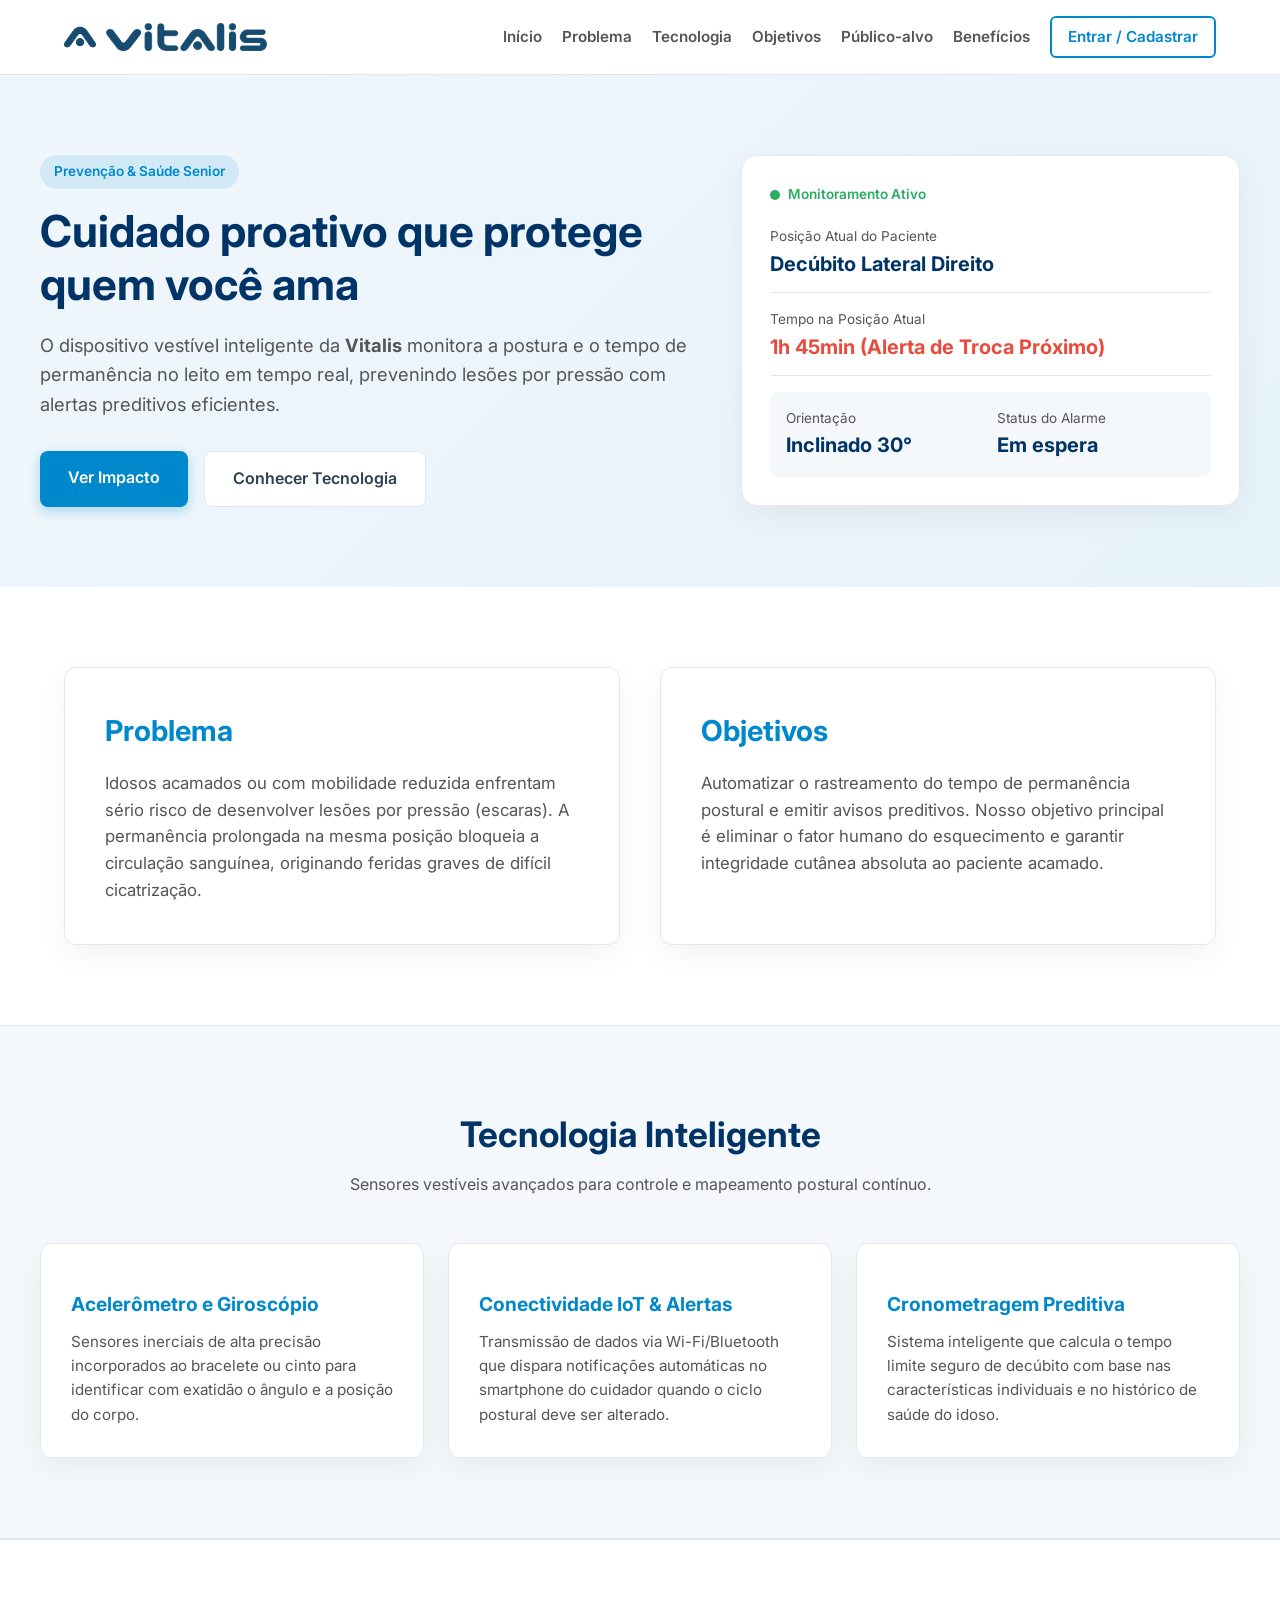
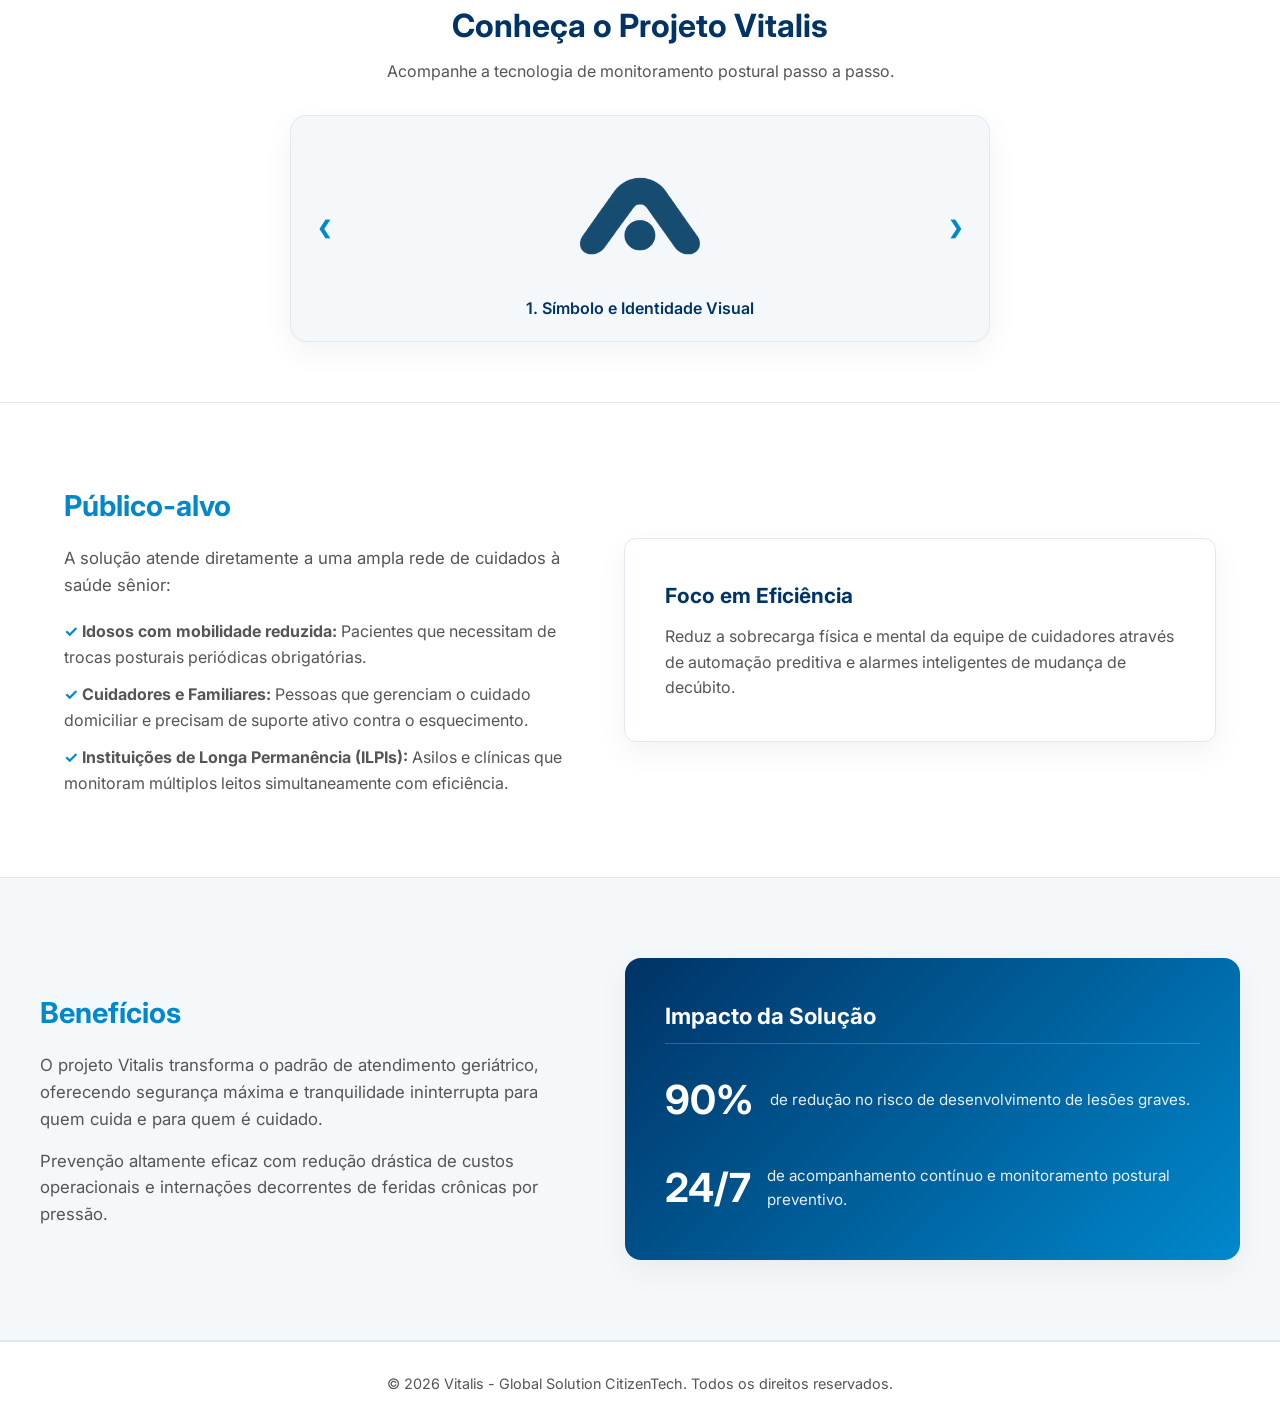
==== index.html @ a00f9322 "feat: estrutura inicial da landing page, slideshow e autenticacao em memoria" ====
<!DOCTYPE html>
<html lang="pt-BR">
<head>
    <meta charset="UTF-8">
    <meta name="viewport" content="width=device-width, initial-scale=1.0">
    <title>Vitalis - Monitoramento Inteligente para Idosos</title>
    <link rel="stylesheet" href="css/style.css">
    <link rel="preconnect" href="https://fonts.googleapis.com">
    <link rel="preconnect" href="https://fonts.gstatic.com" crossorigin>
    <link href="https://fonts.googleapis.com/css2?family=Inter:wght@300;400;600;700&display=swap" rel="stylesheet">
</head>
<body>

   
    <header class="header">
        <div class="header-container">
            <div class="logo-container">
                <img src="img/vitalis-simbolo-azul-escuro.png" alt="Símbolo geométrico em azul escuro representando a marca Vitalis" class="simbolo">
                <img src="img/vitalis-logo-azul-escuro.png" alt="Logotipo textual Vitalis em azul escuro" class="logo">
            </div>
            <nav class="nav-menu">
                <a href="#inicio">Início</a>
                <a href="#problema">Problema</a>
                <a href="#tecnologia">Tecnologia</a>
                <a href="#objetivos">Objetivos</a>
                <a href="#publico-alvo">Público-alvo</a>
                <a href="#beneficios">Benefícios</a>
                <a href="login/login.html" class="btn-entrar">Entrar / Cadastrar</a>
            </nav>
        </div>
    </header>

    <main>
        
        <section id="inicio" class="hero-section">
            <div class="hero-container">
                <div class="hero-content">
                    <span class="tag-destaque">Prevenção & Saúde Senior</span>
                    <h1 class="titulo-principal">Cuidado proativo que protege quem você ama</h1>
                    <p class="hero-descricao">
                        O dispositivo vestível inteligente da <strong>Vitalis</strong> monitora a postura e o tempo de permanência no leito em tempo real, prevenindo lesões por pressão com alertas preditivos eficientes.
                    </p>
                    <div class="hero-buttons">
                        <a href="#beneficios" class="btn-primary">Ver Impacto</a>
                        <a href="#tecnologia" class="btn-secondary">Conhecer Tecnologia</a>
                    </div>
                </div>
                <div class="hero-card-preview">
                    <div class="status-badge">
                        <span class="dot-green"></span> Monitoramento Ativo
                    </div>
                    <div class="metric-group">
                        <div class="metric-item">
                            <span class="metric-label">Posição Atual do Paciente</span>
                            <span class="metric-value">Decúbito Lateral Direito</span>
                        </div>
                        <div class="metric-item">
                            <span class="metric-label">Tempo na Posição Atual</span>
                            <span class="metric-value alerta">1h 45min (Alerta de Troca Próximo)</span>
                        </div>
                        <div class="metric-grid">
                            <div class="sub-metric">
                                <span class="metric-label">Orientação</span>
                                <span class="metric-value">Inclinado 30°</span>
                            </div>
                            <div class="sub-metric">
                                <span class="metric-label">Status do Alarme</span>
                                <span class="metric-value">Em espera</span>
                            </div>
                        </div>
                    </div>
                </div>
            </div>
        </section>

        
        <section id="problema" class="secao-container">
            <div class="grid-2-col">
                <div class="info-card">
                    <h2>Problema</h2>
                    <p>Idosos acamados ou com mobilidade reduzida enfrentam sério risco de desenvolver lesões por pressão (escaras). A permanência prolongada na mesma posição bloqueia a circulação sanguínea, originando feridas graves de difícil cicatrização.</p>
                </div>
                
                <div id="objetivos" class="info-card">
                    <h2>Objetivos</h2>
                    <p>Automatizar o rastreamento do tempo de permanência postural e emitir avisos preditivos. Nosso objetivo principal é eliminar o fator humano do esquecimento e garantir integridade cutânea absoluta ao paciente acamado.</p>
                </div>
            </div>
        </section>

        
        <section id="tecnologia" class="secao-destaque-alt">
            <div class="content-wrapper">
                <div class="section-title-center">
                    <h2>Tecnologia Inteligente</h2>
                    <p>Sensores vestíveis avançados para controle e mapeamento postural contínuo.</p>
                </div>
                <div class="cards-grid-3">
                    <div class="card-feature">
                        <div class="card-icon"></div>
                        <h3>Acelerômetro e Giroscópio</h3>
                        <p>Sensores inerciais de alta precisão incorporados ao bracelete ou cinto para identificar com exatidão o ângulo e a posição do corpo.</p>
                    </div>
                    <div class="card-feature">
                        <div class="card-icon"></div>
                        <h3>Conectividade IoT & Alertas</h3>
                        <p>Transmissão de dados via Wi-Fi/Bluetooth que dispara notificações automáticas no smartphone do cuidador quando o ciclo postural deve ser alterado.</p>
                    </div>
                    <div class="card-feature">
                        <div class="card-icon"></div>
                        <h3>Cronometragem Preditiva</h3>
                        <p>Sistema inteligente que calcula o tempo limite seguro de decúbito com base nas características individuais e no histórico de saúde do idoso.</p>
                    </div>
                </div>
            </div>
        </section>

        
        <section class="secao-slideshow">
            <div class="slideshow-container">
                <h2>Conheça o Projeto Vitalis</h2>
                <p>Acompanhe a tecnologia de monitoramento postural passo a passo.</p>
                
                <div class="slider">
                    <div class="slide fade active">
                        <img src="img/vitalis-simbolo-azul-escuro.png" alt="Símbolo geométrico oficial da Vitalis em azul escuro">
                        <div class="slide-caption">1. Símbolo e Identidade Visual</div>
                    </div>
                    
                    <div class="slide fade">
                        <img src="img/vitalis-logo-azul-escuro.png" alt="Logotipo textual completo da marca Vitalis">
                        <div class="slide-caption">2. Logotipo do Projeto</div>
                    </div>

                    <div class="slide fade">
                        <img src="img/vitalis-simbolo-azul-escuro.png" alt="Dispositivo de monitoramento vestível e sensores posturais">
                        <div class="slide-caption">3. Bracelete Inteligente em Operação</div>
                    </div>

                   
                    <a class="prev" onclick="mudarSlide(-1)">&#10094;</a>
                    <a class="next" onclick="mudarSlide(1)">&#10095;</a>
                </div>
            </div>
        </section>

       
        <section id="publico-alvo" class="secao-container">
            <div class="split-layout">
                <div class="split-text">
                    <h2>Público-alvo</h2>
                    <p>A solução atende diretamente a uma ampla rede de cuidados à saúde sênior:</p>
                    <ul class="lista-check">
                        <li><strong>Idosos com mobilidade reduzida:</strong> Pacientes que necessitam de trocas posturais periódicas obrigatórias.</li>
                        <li><strong>Cuidadores e Familiares:</strong> Pessoas que gerenciam o cuidado domiciliar e precisam de suporte ativo contra o esquecimento.</li>
                        <li><strong>Instituições de Longa Permanência (ILPIs):</strong> Asilos e clínicas que monitoram múltiplos leitos simultaneamente com eficiência.</li>
                    </ul>
                </div>
                <div class="split-box">
                    <h3>Foco em Eficiência</h3>
                    <p>Reduz a sobrecarga física e mental da equipe de cuidadores através de automação preditiva e alarmes inteligentes de mudança de decúbito.</p>
                </div>
            </div>
        </section>

      
        <section id="beneficios" class="secao-destaque-alt">
            <div class="content-wrapper">
                <div class="split-layout">
                    <div class="split-text">
                        <h2>Benefícios</h2>
                        <p>O projeto Vitalis transforma o padrão de atendimento geriátrico, oferecendo segurança máxima e tranquilidade ininterrupta para quem cuida e para quem é cuidado.</p>
                        <p style="margin-top: 15px;">Prevenção altamente eficaz com redução drástica de custos operacionais e internações decorrentes de feridas crônicas por pressão.</p>
                    </div>
                    <div class="detalhes-box-destaque">
                        <h3>Impacto da Solução</h3>
                        <div class="stat-item">
                            <span class="stat-num">90%</span>
                            <span class="stat-desc">de redução no risco de desenvolvimento de lesões graves.</span>
                        </div>
                        <div class="stat-item">
                            <span class="stat-num">24/7</span>
                            <span class="stat-desc">de acompanhamento contínuo e monitoramento postural preventivo.</span>
                        </div>
                    </div>
                </div>
            </div>
        </section>
    </main>

    
    <footer class="footer">
        <div class="footer-container">
            <p>&copy; 2026 Vitalis - Global Solution CitizenTech. Todos os direitos reservados.</p>
        </div>
    </footer>

    
    <script src="js/main.js"></script>
</body>
</html>
---- css/style.css ----
:root {
    --primary-blue: #0088cc;
    --dark-blue: #003366;
    --light-bg: #ffffff;
    --alt-bg: #f4f8fb;
    --accent-red: #e74c3c;
    --text-dark: #2c3e50;
    --text-gray: #555555;
    --border-color: #e2e8f0;
    --shadow: 0px 10px 30px rgba(0, 0, 0, 0.05);
}


* {
    margin: 0;
    padding: 0;
    box-sizing: border-box;
    font-family: 'Inter', Arial, sans-serif;
}

html {
    scroll-behavior: smooth;
}

body {
    background-color: var(--light-bg);
    color: var(--text-dark);
    line-height: 1.6;
}


.header {
    background-color: #ffffff;
    border-bottom: 1px solid var(--border-color);
    position: sticky;
    top: 0;
    z-index: 1000;
}

.header-container {
    max-width: 1200px;
    margin: 0 auto;
    padding: 16px 24px;
    display: flex;
    justify-content: space-between;
    align-items: center;
}

.logo-container {
    display: flex;
    align-items: center;
    gap: 10px;
}

.simbolo {
    height: 32px;
    width: auto;
}

.logo {
    height: 28px;
    width: auto;
}

.nav-menu {
    display: flex;
    align-items: center;
    gap: 20px;
}

.nav-menu a {
    text-decoration: none;
    color: var(--text-gray);
    font-weight: 600;
    font-size: 0.95rem;
    transition: color 0.2s;
}

.nav-menu a:hover {
    color: var(--primary-blue);
}

.btn-entrar {
    background-color: transparent;
    color: var(--primary-blue) !important;
    border: 2px solid var(--primary-blue);
    padding: 7px 16px;
    border-radius: 6px;
    font-weight: 600;
    transition: all 0.2s ease;
}

.btn-entrar:hover {
    background-color: var(--primary-blue);
    color: #ffffff !important;
}


.hero-section {
    background: linear-gradient(135deg, #f0f7fc 0%, #e6f2fa 100%);
    padding: 80px 24px;
}

.hero-container {
    max-width: 1200px;
    margin: 0 auto;
    display: flex;
    gap: 40px;
    align-items: center;
}

.hero-content {
    flex: 1.2;
}

.tag-destaque {
    display: inline-block;
    background-color: rgba(0, 136, 204, 0.12);
    color: var(--primary-blue);
    font-weight: 600;
    font-size: 0.85rem;
    padding: 6px 14px;
    border-radius: 20px;
    margin-bottom: 16px;
}

.titulo-principal {
    font-size: 2.75rem;
    color: var(--dark-blue);
    line-height: 1.2;
    margin-bottom: 20px;
    font-weight: 700;
}

.hero-descricao {
    font-size: 1.15rem;
    color: var(--text-gray);
    margin-bottom: 32px;
}

.hero-buttons {
    display: flex;
    gap: 16px;
}

.btn-primary {
    background-color: var(--primary-blue);
    color: #fff;
    padding: 14px 28px;
    border-radius: 8px;
    text-decoration: none;
    font-weight: 600;
    box-shadow: 0 4px 12px rgba(0, 136, 204, 0.3);
}

.btn-secondary {
    background-color: #ffffff;
    color: var(--text-dark);
    border: 1px solid var(--border-color);
    padding: 14px 28px;
    border-radius: 8px;
    text-decoration: none;
    font-weight: 600;
}


.hero-card-preview {
    flex: 0.8;
    background: #ffffff;
    border-radius: 16px;
    padding: 28px;
    box-shadow: var(--shadow);
    border: 1px solid var(--border-color);
}

.status-badge {
    display: flex;
    align-items: center;
    gap: 8px;
    font-size: 0.85rem;
    font-weight: 600;
    color: #27ae60;
    margin-bottom: 20px;
}

.dot-green {
    width: 10px;
    height: 10px;
    background-color: #27ae60;
    border-radius: 50%;
    display: inline-block;
}

.metric-group {
    display: flex;
    flex-direction: column;
    gap: 16px;
}

.metric-item {
    display: flex;
    flex-direction: column;
    padding-bottom: 12px;
    border-bottom: 1px solid var(--border-color);
}

.metric-label {
    font-size: 0.85rem;
    color: var(--text-gray);
}

.metric-value {
    font-size: 1.25rem;
    font-weight: 700;
    color: var(--dark-blue);
}

.metric-value.alerta {
    color: var(--accent-red);
}

.metric-grid {
    display: grid;
    grid-template-columns: 1fr 1fr;
    gap: 12px;
    background-color: var(--alt-bg);
    padding: 16px;
    border-radius: 8px;
}

.sub-metric {
    display: flex;
    flex-direction: column;
}


.secao-container {
    max-width: 1200px;
    margin: 0 auto;
    padding: 80px 24px;
}

.secao-destaque-alt {
    background-color: var(--alt-bg);
    padding: 80px 24px;
    border-top: 1px solid var(--border-color);
    border-bottom: 1px solid var(--border-color);
}

.content-wrapper {
    max-width: 1200px;
    margin: 0 auto;
}

.grid-2-col {
    display: flex;
    gap: 40px;
}

.info-card {
    flex: 1;
    background: #ffffff;
    border: 1px solid var(--border-color);
    border-radius: 12px;
    padding: 40px;
    box-shadow: var(--shadow);
}

.info-card h2, .split-text h2 {
    color: var(--primary-blue);
    font-size: 1.8rem;
    margin-bottom: 16px;
}

.info-card p, .split-text p {
    color: var(--text-gray);
    font-size: 1.05rem;
}


.section-title-center {
    text-align: center;
    margin-bottom: 45px;
}

.section-title-center h2 {
    font-size: 2.2rem;
    color: var(--dark-blue);
    margin-bottom: 10px;
}

.section-title-center p {
    color: var(--text-gray);
}

.cards-grid-3 {
    display: flex;
    gap: 24px;
}

.card-feature {
    flex: 1;
    background: #ffffff;
    border: 1px solid var(--border-color);
    border-radius: 12px;
    padding: 30px;
    box-shadow: var(--shadow);
}

.card-icon {
    font-size: 2rem;
    margin-bottom: 15px;
}

.card-feature h3 {
    color: var(--primary-blue);
    font-size: 1.2rem;
    margin-bottom: 10px;
}

.card-feature p {
    color: var(--text-gray);
    font-size: 0.95rem;
}


.secao-slideshow {
    padding: 60px 24px;
    background-color: var(--light-bg);
    text-align: center;
    border-top: 1px solid var(--border-color);
    border-bottom: 1px solid var(--border-color);
}

.slideshow-container {
    max-width: 700px;
    margin: 0 auto;
}

.slideshow-container h2 {
    color: var(--dark-blue);
    font-size: 2rem;
    margin-bottom: 8px;
}

.slideshow-container p {
    color: var(--text-gray);
    margin-bottom: 30px;
}

.slider {
    position: relative;
    background: var(--alt-bg);
    border: 1px solid var(--border-color);
    border-radius: 16px;
    padding: 20px;
    box-shadow: var(--shadow);
    overflow: hidden;
}

.slide {
    display: none;
}

.slide.active {
    display: block;
}


.slide img {
    max-height: 120px;
    max-width: 80%;
    width: auto;
    height: auto;
    object-fit: contain;
    margin: 20px auto;
    display: block;
}

.slide-caption {
    font-weight: 600;
    color: var(--dark-blue);
    font-size: 1rem;
    margin-top: 10px;
}

.prev, .next {
    cursor: pointer;
    position: absolute;
    top: 50%;
    transform: translateY(-50%);
    padding: 16px;
    color: var(--primary-blue);
    font-weight: bold;
    font-size: 18px;
    transition: 0.3s ease;
    border-radius: 50%;
    user-select: none;
}

.prev { left: 10px; }
.next { right: 10px; }

.prev:hover, .next:hover {
    background-color: rgba(0, 136, 204, 0.1);
}

.fade {
    animation-name: fade;
    animation-duration: 0.8s;
}

@keyframes fade {
    from { opacity: 0.4; }
    to { opacity: 1; }
}


.split-layout {
    display: flex;
    gap: 50px;
    align-items: center;
}

.split-text {
    flex: 1;
}

.split-box {
    flex: 1;
    background: #ffffff;
    border: 1px solid var(--border-color);
    border-radius: 12px;
    padding: 40px;
    box-shadow: var(--shadow);
}

.split-box h3 {
    color: var(--dark-blue);
    margin-bottom: 12px;
    font-size: 1.3rem;
}

.split-box p {
    color: var(--text-gray);
}

.lista-check {
    list-style: none;
    margin-top: 20px;
    display: flex;
    flex-direction: column;
    gap: 12px;
    color: var(--text-gray);
}

.lista-check li::before {
    content: "✓ ";
    color: var(--primary-blue);
    font-weight: bold;
}


.detalhes-box-destaque {
    flex: 1;
    background: linear-gradient(135deg, var(--dark-blue) 0%, var(--primary-blue) 100%);
    color: #ffffff;
    border-radius: 16px;
    padding: 40px;
    display: flex;
    flex-direction: column;
    gap: 24px;
    box-shadow: var(--shadow);
}

.detalhes-box-destaque h3 {
    font-size: 1.4rem;
    border-bottom: 1px solid rgba(255, 255, 255, 0.2);
    padding-bottom: 10px;
}

.stat-item {
    display: flex;
    align-items: center;
    gap: 16px;
}

.stat-num {
    font-size: 2.5rem;
    font-weight: 700;
}

.stat-desc {
    font-size: 0.95rem;
    opacity: 0.9;
}


.footer {
    background-color: #ffffff;
    border-top: 1px solid var(--border-color);
    padding: 30px 24px;
    text-align: center;
    color: var(--text-gray);
    font-size: 0.9rem;
}


@media (max-width: 900px) {
    .hero-container, .grid-2-col, .cards-grid-3, .split-layout {
        flex-direction: column;
    }
    .nav-menu {
        display: none;
    }
}
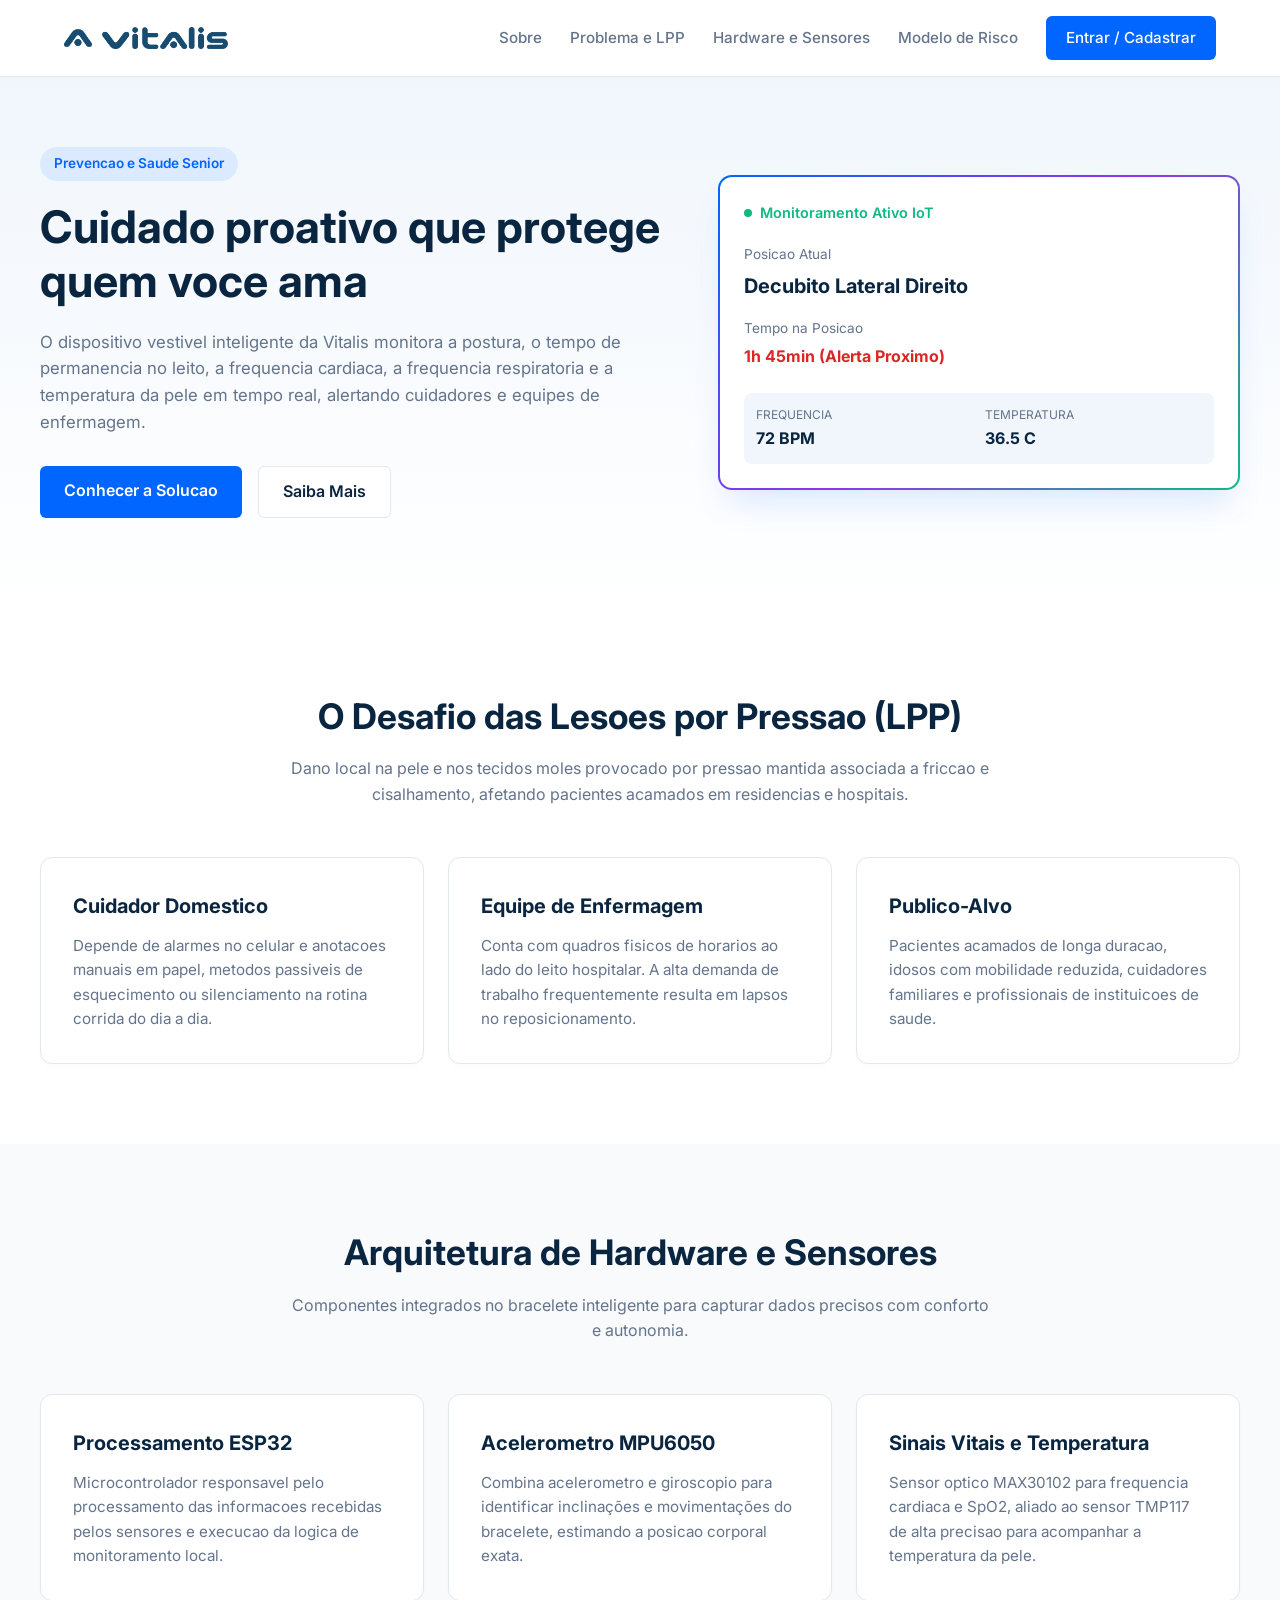
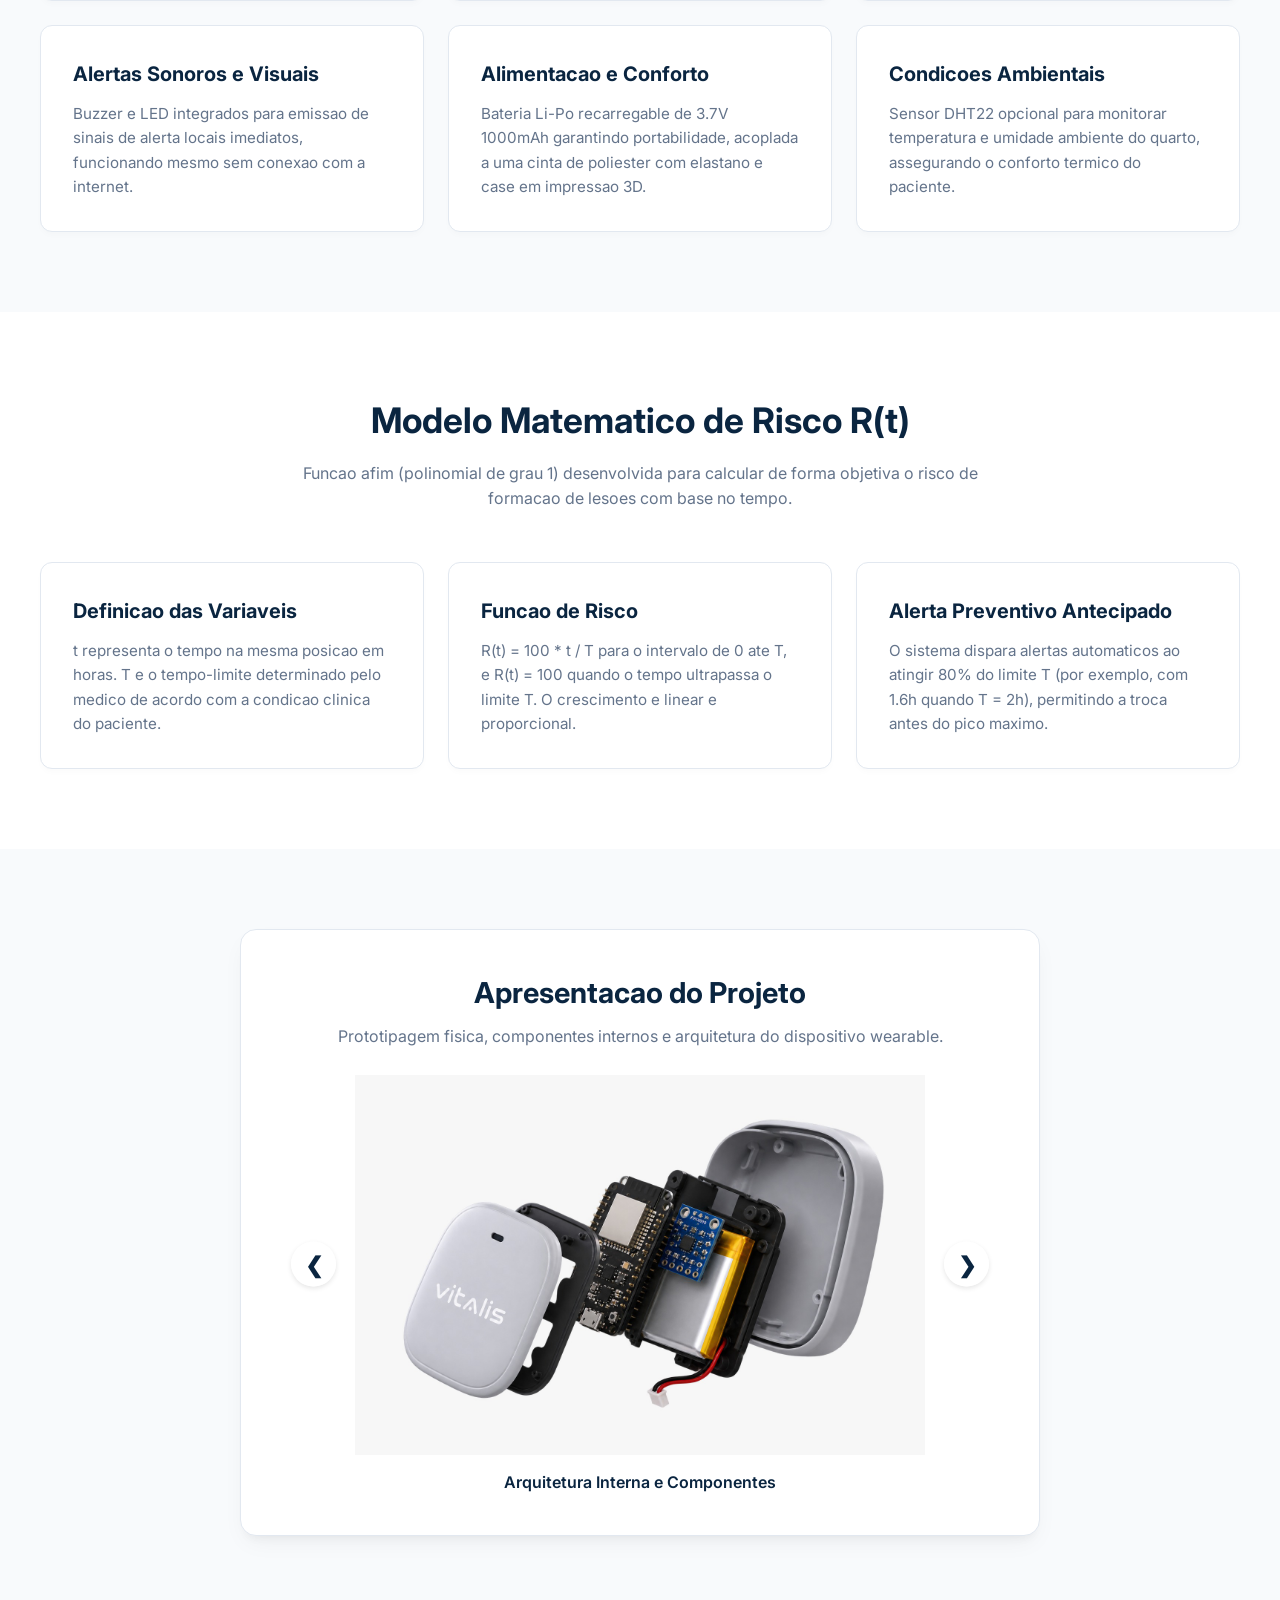
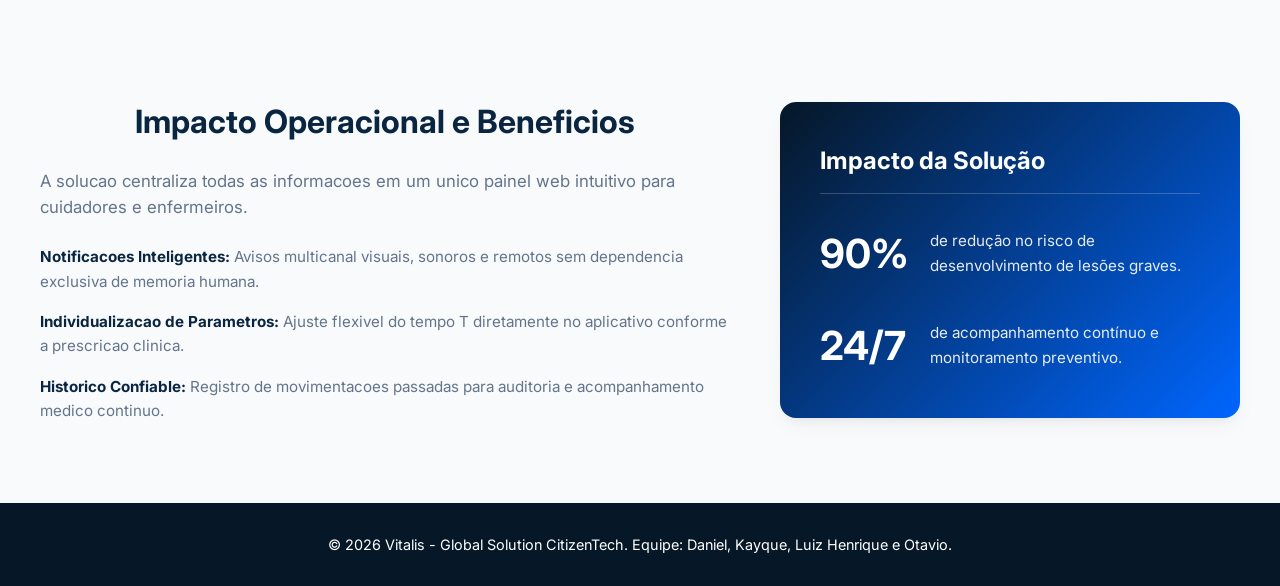
==== commit 4348ebb6: "feat: atualiza landing page com sensores e painel de acompanhamento com sinais vitais" ====
--- a/index.html
+++ b/index.html
@@ -3,69 +3,71 @@
 <head>
     <meta charset="UTF-8">
     <meta name="viewport" content="width=device-width, initial-scale=1.0">
-    <title>Vitalis - Monitoramento Inteligente para Idosos</title>
+    <title>Vitalis - Monitoramento Postural e Fisiologico</title>
     <link rel="stylesheet" href="css/style.css">
     <link rel="preconnect" href="https://fonts.googleapis.com">
     <link rel="preconnect" href="https://fonts.gstatic.com" crossorigin>
-    <link href="https://fonts.googleapis.com/css2?family=Inter:wght@300;400;600;700&display=swap" rel="stylesheet">
+    <link href="https://fonts.googleapis.com/css2?family=Inter:wght@300;400;500;600;700&display=swap" rel="stylesheet">
 </head>
 <body>
 
-   
     <header class="header">
         <div class="header-container">
             <div class="logo-container">
-                <img src="img/vitalis-simbolo-azul-escuro.png" alt="Símbolo geométrico em azul escuro representando a marca Vitalis" class="simbolo">
-                <img src="img/vitalis-logo-azul-escuro.png" alt="Logotipo textual Vitalis em azul escuro" class="logo">
-            </div>
-            <nav class="nav-menu">
-                <a href="#inicio">Início</a>
-                <a href="#problema">Problema</a>
-                <a href="#tecnologia">Tecnologia</a>
-                <a href="#objetivos">Objetivos</a>
-                <a href="#publico-alvo">Público-alvo</a>
-                <a href="#beneficios">Benefícios</a>
-                <a href="login/login.html" class="btn-entrar">Entrar / Cadastrar</a>
+                <img src="img/vitalis-simbolo-azul-escuro.png" alt="Simbolo Vitalis" class="simbolo">
+                <img src="img/vitalis-logo-azul-escuro.png" alt="Logotipo Vitalis" class="logo">
+            </div>
+            <nav class="nav-menu" id="navMenu">
+                <a href="#sobre">Sobre</a>
+                <a href="#problema">Problema e LPP</a>
+                <a href="#tecnologia">Hardware e Sensores</a>
+                <a href="#modelo-matematico">Modelo de Risco</a>
+                <a href="login/login.html" class="btn-nav-primary">Entrar / Cadastrar</a>
             </nav>
+            <div class="menu-toggle" id="menuToggle">
+                <span></span>
+                <span></span>
+                <span></span>
+            </div>
         </div>
     </header>
 
     <main>
-        
-        <section id="inicio" class="hero-section">
+        <section class="hero-section" id="sobre">
             <div class="hero-container">
-                <div class="hero-content">
-                    <span class="tag-destaque">Prevenção & Saúde Senior</span>
-                    <h1 class="titulo-principal">Cuidado proativo que protege quem você ama</h1>
-                    <p class="hero-descricao">
-                        O dispositivo vestível inteligente da <strong>Vitalis</strong> monitora a postura e o tempo de permanência no leito em tempo real, prevenindo lesões por pressão com alertas preditivos eficientes.
-                    </p>
+                <div class="hero-text">
+                    <span class="badge-tag">Prevencao e Saude Senior</span>
+                    <h1>Cuidado proativo que protege quem voce ama</h1>
+                    <p>O dispositivo vestivel inteligente da Vitalis monitora a postura, o tempo de permanencia no leito, a frequencia cardiaca, a frequencia respiratoria e a temperatura da pele em tempo real, alertando cuidadores e equipes de enfermagem.</p>
                     <div class="hero-buttons">
-                        <a href="#beneficios" class="btn-primary">Ver Impacto</a>
-                        <a href="#tecnologia" class="btn-secondary">Conhecer Tecnologia</a>
-                    </div>
-                </div>
+                        <a href="login/cadastro.html" class="btn-primary">Conhecer a Solucao</a>
+                        <a href="#problema" class="btn-secondary">Saiba Mais</a>
+                    </div>
+                </div>
+
                 <div class="hero-card-preview">
-                    <div class="status-badge">
-                        <span class="dot-green"></span> Monitoramento Ativo
-                    </div>
-                    <div class="metric-group">
-                        <div class="metric-item">
-                            <span class="metric-label">Posição Atual do Paciente</span>
-                            <span class="metric-value">Decúbito Lateral Direito</span>
-                        </div>
-                        <div class="metric-item">
-                            <span class="metric-label">Tempo na Posição Atual</span>
-                            <span class="metric-value alerta">1h 45min (Alerta de Troca Próximo)</span>
-                        </div>
-                        <div class="metric-grid">
-                            <div class="sub-metric">
-                                <span class="metric-label">Orientação</span>
-                                <span class="metric-value">Inclinado 30°</span>
+                    <div class="live-card-wrapper">
+                        <div class="live-card">
+                            <div class="live-header">
+                                <span class="status-dot"></span> Monitoramento Ativo IoT
                             </div>
-                            <div class="sub-metric">
-                                <span class="metric-label">Status do Alarme</span>
-                                <span class="metric-value">Em espera</span>
+                            <div class="live-body">
+                                <span class="live-label">Posicao Atual</span>
+                                <span class="live-value">Decubito Lateral Direito</span>
+                                
+                                <span class="live-label tempo-margin">Tempo na Posicao</span>
+                                <span class="live-alert">1h 45min (Alerta Proximo)</span>
+
+                                <div class="live-metrics-grid">
+                                    <div class="metric-box">
+                                        <span class="metric-title">Frequencia</span>
+                                        <span class="metric-val">72 BPM</span>
+                                    </div>
+                                    <div class="metric-box">
+                                        <span class="metric-title">Temperatura</span>
+                                        <span class="metric-val">36.5 C</span>
+                                    </div>
+                                </div>
                             </div>
                         </div>
                     </div>
@@ -73,129 +75,147 @@
             </div>
         </section>
 
-        
-        <section id="problema" class="secao-container">
-            <div class="grid-2-col">
-                <div class="info-card">
-                    <h2>Problema</h2>
-                    <p>Idosos acamados ou com mobilidade reduzida enfrentam sério risco de desenvolver lesões por pressão (escaras). A permanência prolongada na mesma posição bloqueia a circulação sanguínea, originando feridas graves de difícil cicatrização.</p>
-                </div>
-                
-                <div id="objetivos" class="info-card">
-                    <h2>Objetivos</h2>
-                    <p>Automatizar o rastreamento do tempo de permanência postural e emitir avisos preditivos. Nosso objetivo principal é eliminar o fator humano do esquecimento e garantir integridade cutânea absoluta ao paciente acamado.</p>
-                </div>
-            </div>
-        </section>
-
-        
-        <section id="tecnologia" class="secao-destaque-alt">
-            <div class="content-wrapper">
-                <div class="section-title-center">
-                    <h2>Tecnologia Inteligente</h2>
-                    <p>Sensores vestíveis avançados para controle e mapeamento postural contínuo.</p>
-                </div>
-                <div class="cards-grid-3">
-                    <div class="card-feature">
-                        <div class="card-icon"></div>
-                        <h3>Acelerômetro e Giroscópio</h3>
-                        <p>Sensores inerciais de alta precisão incorporados ao bracelete ou cinto para identificar com exatidão o ângulo e a posição do corpo.</p>
-                    </div>
-                    <div class="card-feature">
-                        <div class="card-icon"></div>
-                        <h3>Conectividade IoT & Alertas</h3>
-                        <p>Transmissão de dados via Wi-Fi/Bluetooth que dispara notificações automáticas no smartphone do cuidador quando o ciclo postural deve ser alterado.</p>
-                    </div>
-                    <div class="card-feature">
-                        <div class="card-icon"></div>
-                        <h3>Cronometragem Preditiva</h3>
-                        <p>Sistema inteligente que calcula o tempo limite seguro de decúbito com base nas características individuais e no histórico de saúde do idoso.</p>
-                    </div>
-                </div>
-            </div>
-        </section>
-
-        
-        <section class="secao-slideshow">
+        <section class="secao-padrao" id="problema">
+            <div class="container">
+                <h2>O Desafio das Lesoes por Pressao (LPP)</h2>
+                <p class="section-desc">Dano local na pele e nos tecidos moles provocado por pressao mantida associada a friccao e cisalhamento, afetando pacientes acamados em residencias e hospitais.</p>
+
+                <div class="cards-grid">
+                    <div class="card">
+                        <h3>Cuidador Domestico</h3>
+                        <p>Depende de alarmes no celular e anotacoes manuais em papel, metodos passiveis de esquecimento ou silenciamento na rotina corrida do dia a dia.</p>
+                    </div>
+                    <div class="card">
+                        <h3>Equipe de Enfermagem</h3>
+                        <p>Conta com quadros fisicos de horarios ao lado do leito hospitalar. A alta demanda de trabalho frequentemente resulta em lapsos no reposicionamento.</p>
+                    </div>
+                    <div class="card">
+                        <h3>Publico-Alvo</h3>
+                        <p>Pacientes acamados de longa duracao, idosos com mobilidade reduzida, cuidadores familiares e profissionais de instituicoes de saude.</p>
+                    </div>
+                </div>
+            </div>
+        </section>
+
+        <section class="secao-padrao alt-bg" id="tecnologia">
+            <div class="container">
+                <h2>Arquitetura de Hardware e Sensores</h2>
+                <p class="section-desc">Componentes integrados no bracelete inteligente para capturar dados precisos com conforto e autonomia.</p>
+
+                <div class="cards-grid">
+                    <div class="card">
+                        <h3>Processamento ESP32</h3>
+                        <p>Microcontrolador responsavel pelo processamento das informacoes recebidas pelos sensores e execucao da logica de monitoramento local.</p>
+                    </div>
+                    <div class="card">
+                        <h3>Acelerometro MPU6050</h3>
+                        <p>Combina acelerometro e giroscopio para identificar inclinações e movimentações do bracelete, estimando a posicao corporal exata.</p>
+                    </div>
+                    <div class="card">
+                        <h3>Sinais Vitais e Temperatura</h3>
+                        <p>Sensor optico MAX30102 para frequencia cardiaca e SpO2, aliado ao sensor TMP117 de alta precisao para acompanhar a temperatura da pele.</p>
+                    </div>
+                    <div class="card">
+                        <h3>Alertas Sonoros e Visuais</h3>
+                        <p>Buzzer e LED integrados para emissao de sinais de alerta locais imediatos, funcionando mesmo sem conexao com a internet.</p>
+                    </div>
+                    <div class="card">
+                        <h3>Alimentacao e Conforto</h3>
+                        <p>Bateria Li-Po recarregable de 3.7V 1000mAh garantindo portabilidade, acoplada a uma cinta de poliester com elastano e case em impressao 3D.</p>
+                    </div>
+                    <div class="card">
+                        <h3>Condicoes Ambientais</h3>
+                        <p>Sensor DHT22 opcional para monitorar temperatura e umidade ambiente do quarto, assegurando o conforto termico do paciente.</p>
+                    </div>
+                </div>
+            </div>
+        </section>
+
+        <section class="secao-padrao" id="modelo-matematico">
+            <div class="container">
+                <h2>Modelo Matematico de Risco R(t)</h2>
+                <p class="section-desc">Funcao afim (polinomial de grau 1) desenvolvida para calcular de forma objetiva o risco de formacao de lesoes com base no tempo.</p>
+
+                <div class="cards-grid">
+                    <div class="card">
+                        <h3>Definicao das Variaveis</h3>
+                        <p>t representa o tempo na mesma posicao em horas. T e o tempo-limite determinado pelo medico de acordo com a condicao clinica do paciente.</p>
+                    </div>
+                    <div class="card">
+                        <h3>Funcao de Risco</h3>
+                        <p>R(t) = 100 * t / T para o intervalo de 0 ate T, e R(t) = 100 quando o tempo ultrapassa o limite T. O crescimento e linear e proporcional.</p>
+                    </div>
+                    <div class="card">
+                        <h3>Alerta Preventivo Antecipado</h3>
+                        <p>O sistema dispara alertas automaticos ao atingir 80% do limite T (por exemplo, com 1.6h quando T = 2h), permitindo a troca antes do pico maximo.</p>
+                    </div>
+                </div>
+            </div>
+        </section>
+
+
+        <section class="secao-slideshow" id="slideshow-secao">
             <div class="slideshow-container">
-                <h2>Conheça o Projeto Vitalis</h2>
-                <p>Acompanhe a tecnologia de monitoramento postural passo a passo.</p>
+                <h2>Apresentacao do Projeto</h2>
+                <p>Prototipagem fisica, componentes internos e arquitetura do dispositivo wearable.</p>
                 
                 <div class="slider">
-                    <div class="slide fade active">
-                        <img src="img/vitalis-simbolo-azul-escuro.png" alt="Símbolo geométrico oficial da Vitalis em azul escuro">
-                        <div class="slide-caption">1. Símbolo e Identidade Visual</div>
+                    <div class="slide fade">
+                        <img src="img/case.png" alt="Case e cinta do dispositivo Vitalis">
+                        <div class="slide-caption">Case e Cinta do Wearable</div>
                     </div>
                     
                     <div class="slide fade">
-                        <img src="img/vitalis-logo-azul-escuro.png" alt="Logotipo textual completo da marca Vitalis">
-                        <div class="slide-caption">2. Logotipo do Projeto</div>
+                        <img src="img/projeto-desconstruido.jpeg" alt="Visao explosida dos componentes internos do dispositivo">
+                        <div class="slide-caption">Arquitetura Interna e Componentes</div>
                     </div>
 
                     <div class="slide fade">
-                        <img src="img/vitalis-simbolo-azul-escuro.png" alt="Dispositivo de monitoramento vestível e sensores posturais">
-                        <div class="slide-caption">3. Bracelete Inteligente em Operação</div>
-                    </div>
-
-                   
+                        <img src="img/vitalis-pratica.png" alt="Vitalis na pratica">
+                        <div class="slide-caption">Vitalis posicionado corretamente</div>
+                    </div>
+
                     <a class="prev" onclick="mudarSlide(-1)">&#10094;</a>
                     <a class="next" onclick="mudarSlide(1)">&#10095;</a>
                 </div>
             </div>
         </section>
 
-       
-        <section id="publico-alvo" class="secao-container">
-            <div class="split-layout">
-                <div class="split-text">
-                    <h2>Público-alvo</h2>
-                    <p>A solução atende diretamente a uma ampla rede de cuidados à saúde sênior:</p>
-                    <ul class="lista-check">
-                        <li><strong>Idosos com mobilidade reduzida:</strong> Pacientes que necessitam de trocas posturais periódicas obrigatórias.</li>
-                        <li><strong>Cuidadores e Familiares:</strong> Pessoas que gerenciam o cuidado domiciliar e precisam de suporte ativo contra o esquecimento.</li>
-                        <li><strong>Instituições de Longa Permanência (ILPIs):</strong> Asilos e clínicas que monitoram múltiplos leitos simultaneamente com eficiência.</li>
+
+        <section class="secao-padrao alt-bg">
+            <div class="container action-container">
+                <div class="action-text">
+                    <h2>Impacto Operacional e Beneficios</h2>
+                    <p class="action-lead">A solucao centraliza todas as informacoes em um unico painel web intuitivo para cuidadores e enfermeiros.</p>
+                    
+                    <ul class="action-list">
+                        <li><strong>Notificacoes Inteligentes:</strong> Avisos multicanal visuais, sonoros e remotos sem dependencia exclusiva de memoria humana.</li>
+                        <li><strong>Individualizacao de Parametros:</strong> Ajuste flexivel do tempo T diretamente no aplicativo conforme a prescricao clinica.</li>
+                        <li><strong>Historico Confiable:</strong> Registro de movimentacoes passadas para auditoria e acompanhamento medico continuo.</li>
                     </ul>
                 </div>
-                <div class="split-box">
-                    <h3>Foco em Eficiência</h3>
-                    <p>Reduz a sobrecarga física e mental da equipe de cuidadores através de automação preditiva e alarmes inteligentes de mudança de decúbito.</p>
-                </div>
-            </div>
-        </section>
-
-      
-        <section id="beneficios" class="secao-destaque-alt">
-            <div class="content-wrapper">
-                <div class="split-layout">
-                    <div class="split-text">
-                        <h2>Benefícios</h2>
-                        <p>O projeto Vitalis transforma o padrão de atendimento geriátrico, oferecendo segurança máxima e tranquilidade ininterrupta para quem cuida e para quem é cuidado.</p>
-                        <p style="margin-top: 15px;">Prevenção altamente eficaz com redução drástica de custos operacionais e internações decorrentes de feridas crônicas por pressão.</p>
-                    </div>
-                    <div class="detalhes-box-destaque">
-                        <h3>Impacto da Solução</h3>
-                        <div class="stat-item">
-                            <span class="stat-num">90%</span>
-                            <span class="stat-desc">de redução no risco de desenvolvimento de lesões graves.</span>
-                        </div>
-                        <div class="stat-item">
-                            <span class="stat-num">24/7</span>
-                            <span class="stat-desc">de acompanhamento contínuo e monitoramento postural preventivo.</span>
-                        </div>
+
+                <div class="detalhes-box-destaque">
+                    <h3>Impacto da Solução</h3>
+                    <div class="stat-item">
+                        <span class="stat-num">90%</span>
+                        <span class="stat-desc">de redução no risco de desenvolvimento de lesões graves.</span>
+                    </div>
+                    <div class="stat-item">
+                        <span class="stat-num">24/7</span>
+                        <span class="stat-desc">de acompanhamento contínuo e monitoramento preventivo.</span>
                     </div>
                 </div>
             </div>
         </section>
     </main>
 
-    
     <footer class="footer">
-        <div class="footer-container">
-            <p>&copy; 2026 Vitalis - Global Solution CitizenTech. Todos os direitos reservados.</p>
+        <div class="container">
+            <p>&copy; 2026 Vitalis - Global Solution CitizenTech. Equipe: Daniel, Kayque, Luiz Henrique e Otavio.</p>
         </div>
     </footer>
 
-    
     <script src="js/main.js"></script>
 </body>
 </html>
--- a/css/style.css
+++ b/css/style.css
@@ -1,37 +1,32 @@
-
 :root {
-    --primary-blue: #0088cc;
-    --dark-blue: #003366;
-    --light-bg: #ffffff;
-    --alt-bg: #f4f8fb;
-    --accent-red: #e74c3c;
-    --text-dark: #2c3e50;
-    --text-gray: #555555;
-    --border-color: #e2e8f0;
-    --shadow: 0px 10px 30px rgba(0, 0, 0, 0.05);
-}
-
+    --primary-blue: #0A2540;
+    --dark-blue: #061727;
+    --accent-blue: #0066FF;
+    --light-bg: #F0F6FC;
+    --alt-bg: #F8FAFC;
+    --border-color: #E2E8F0;
+    --text-dark: #1E293B;
+    --text-gray: #64748B;
+    --accent-red: #DC2626;
+    --success-green: #10B981;
+    --shadow: 0 10px 25px -5px rgba(0, 0, 0, 0.05), 0 8px 10px -6px rgba(0, 0, 0, 0.05);
+}
 
 * {
     margin: 0;
     padding: 0;
     box-sizing: border-box;
-    font-family: 'Inter', Arial, sans-serif;
-}
-
-html {
-    scroll-behavior: smooth;
+    font-family: 'Inter', sans-serif;
 }
 
 body {
-    background-color: var(--light-bg);
+    background-color: #FFFFFF;
     color: var(--text-dark);
     line-height: 1.6;
 }
 
-
 .header {
-    background-color: #ffffff;
+    background: #FFFFFF;
     border-bottom: 1px solid var(--border-color);
     position: sticky;
     top: 0;
@@ -53,26 +48,28 @@
     gap: 10px;
 }
 
-.simbolo {
-    height: 32px;
-    width: auto;
-}
-
-.logo {
+.logo-container .simbolo {
     height: 28px;
     width: auto;
+    object-fit: contain;
+}
+
+.logo-container .logo {
+    height: 22px;
+    width: auto;
+    object-fit: contain;
 }
 
 .nav-menu {
     display: flex;
     align-items: center;
-    gap: 20px;
+    gap: 28px;
 }
 
 .nav-menu a {
     text-decoration: none;
     color: var(--text-gray);
-    font-weight: 600;
+    font-weight: 500;
     font-size: 0.95rem;
     transition: color 0.2s;
 }
@@ -81,62 +78,69 @@
     color: var(--primary-blue);
 }
 
-.btn-entrar {
-    background-color: transparent;
-    color: var(--primary-blue) !important;
-    border: 2px solid var(--primary-blue);
-    padding: 7px 16px;
+.btn-nav-primary {
+    background-color: var(--accent-blue);
+    color: #FFFFFF !important;
+    padding: 10px 20px;
     border-radius: 6px;
     font-weight: 600;
-    transition: all 0.2s ease;
-}
-
-.btn-entrar:hover {
+}
+
+.btn-nav-primary:hover {
+    background-color: #0051cc;
+}
+
+.menu-toggle {
+    display: none;
+    flex-direction: column;
+    gap: 5px;
+    cursor: pointer;
+}
+
+.menu-toggle span {
+    width: 25px;
+    height: 3px;
     background-color: var(--primary-blue);
-    color: #ffffff !important;
-}
-
+    border-radius: 2px;
+}
 
 .hero-section {
-    background: linear-gradient(135deg, #f0f7fc 0%, #e6f2fa 100%);
-    padding: 80px 24px;
+    padding: 70px 24px 90px 24px;
+    background: linear-gradient(180deg, var(--light-bg) 0%, #FFFFFF 100%);
 }
 
 .hero-container {
     max-width: 1200px;
     margin: 0 auto;
-    display: flex;
+    display: grid;
+    grid-template-columns: 1.1fr 0.9fr;
     gap: 40px;
     align-items: center;
 }
 
-.hero-content {
-    flex: 1.2;
-}
-
-.tag-destaque {
+.badge-tag {
     display: inline-block;
-    background-color: rgba(0, 136, 204, 0.12);
-    color: var(--primary-blue);
-    font-weight: 600;
-    font-size: 0.85rem;
+    background-color: #DBEAFE;
+    color: var(--accent-blue);
     padding: 6px 14px;
     border-radius: 20px;
-    margin-bottom: 16px;
-}
-
-.titulo-principal {
-    font-size: 2.75rem;
-    color: var(--dark-blue);
+    font-size: 0.85rem;
+    font-weight: 600;
+    margin-bottom: 20px;
+}
+
+.hero-text h1 {
+    font-size: 2.8rem;
+    color: var(--primary-blue);
+    font-weight: 700;
     line-height: 1.2;
     margin-bottom: 20px;
-    font-weight: 700;
-}
-
-.hero-descricao {
-    font-size: 1.15rem;
-    color: var(--text-gray);
-    margin-bottom: 32px;
+}
+
+.hero-text p {
+    font-size: 1.05rem;
+    color: var(--text-gray);
+    margin-bottom: 30px;
 }
 
 .hero-buttons {
@@ -144,374 +148,378 @@
     gap: 16px;
 }
 
+.btn-primary, .btn-secondary {
+    padding: 12px 24px;
+    border-radius: 6px;
+    font-weight: 600;
+    text-decoration: none;
+    transition: all 0.2s;
+}
+
 .btn-primary {
-    background-color: var(--primary-blue);
-    color: #fff;
-    padding: 14px 28px;
-    border-radius: 8px;
-    text-decoration: none;
+    background-color: var(--accent-blue);
+    color: #FFFFFF;
+}
+
+.btn-primary:hover {
+    background-color: #0051cc;
+}
+
+.btn-secondary {
+    background-color: #FFFFFF;
+    color: var(--primary-blue);
+    border: 1px solid var(--border-color);
+}
+
+.btn-secondary:hover {
+    background-color: var(--alt-bg);
+}
+
+.live-card-wrapper {
+    position: relative;
+    padding: 2px;
+    background: linear-gradient(135deg, var(--accent-blue), #9333EA, var(--success-green));
+    border-radius: 14px;
+    box-shadow: 0 20px 35px -10px rgba(0, 102, 255, 0.15);
+}
+
+.live-card {
+    background: #FFFFFF;
+    border-radius: 12px;
+    padding: 24px;
+}
+
+.live-header {
+    display: flex;
+    align-items: center;
+    gap: 8px;
+    color: var(--success-green);
     font-weight: 600;
-    box-shadow: 0 4px 12px rgba(0, 136, 204, 0.3);
-}
-
-.btn-secondary {
-    background-color: #ffffff;
-    color: var(--text-dark);
-    border: 1px solid var(--border-color);
-    padding: 14px 28px;
-    border-radius: 8px;
-    text-decoration: none;
-    font-weight: 600;
-}
-
-
-.hero-card-preview {
-    flex: 0.8;
-    background: #ffffff;
-    border-radius: 16px;
-    padding: 28px;
-    box-shadow: var(--shadow);
-    border: 1px solid var(--border-color);
-}
-
-.status-badge {
-    display: flex;
-    align-items: center;
-    gap: 8px;
+    font-size: 0.9rem;
+    margin-bottom: 20px;
+}
+
+.status-dot {
+    width: 8px;
+    height: 8px;
+    background-color: var(--success-green);
+    border-radius: 50%;
+}
+
+.live-label {
+    display: block;
     font-size: 0.85rem;
-    font-weight: 600;
-    color: #27ae60;
-    margin-bottom: 20px;
-}
-
-.dot-green {
-    width: 10px;
-    height: 10px;
-    background-color: #27ae60;
-    border-radius: 50%;
-    display: inline-block;
-}
-
-.metric-group {
-    display: flex;
-    flex-direction: column;
-    gap: 16px;
-}
-
-.metric-item {
-    display: flex;
-    flex-direction: column;
-    padding-bottom: 12px;
-    border-bottom: 1px solid var(--border-color);
-}
-
-.metric-label {
-    font-size: 0.85rem;
-    color: var(--text-gray);
-}
-
-.metric-value {
+    color: var(--text-gray);
+    margin-bottom: 4px;
+}
+
+.live-value {
+    display: block;
     font-size: 1.25rem;
     font-weight: 700;
-    color: var(--dark-blue);
-}
-
-.metric-value.alerta {
+    color: var(--primary-blue);
+    margin-bottom: 16px;
+}
+
+.tempo-margin {
+    margin-top: 12px;
+}
+
+.live-alert {
+    display: block;
+    font-size: 1rem;
+    font-weight: 700;
     color: var(--accent-red);
-}
-
-.metric-grid {
+    margin-bottom: 24px;
+}
+
+.live-metrics-grid {
     display: grid;
     grid-template-columns: 1fr 1fr;
     gap: 12px;
+    background-color: var(--light-bg);
+    padding: 12px;
+    border-radius: 8px;
+}
+
+.metric-title {
+    display: block;
+    font-size: 0.75rem;
+    color: var(--text-gray);
+    text-transform: uppercase;
+    margin-bottom: 2px;
+}
+
+.metric-val {
+    font-size: 1rem;
+    font-weight: 700;
+    color: var(--primary-blue);
+}
+
+.secao-padrao {
+    padding: 80px 24px;
+    background-color: #FFFFFF;
+}
+
+.alt-bg {
     background-color: var(--alt-bg);
-    padding: 16px;
-    border-radius: 8px;
-}
-
-.sub-metric {
-    display: flex;
-    flex-direction: column;
-}
-
-
-.secao-container {
+}
+
+.container {
     max-width: 1200px;
     margin: 0 auto;
-    padding: 80px 24px;
-}
-
-.secao-destaque-alt {
-    background-color: var(--alt-bg);
-    padding: 80px 24px;
-    border-top: 1px solid var(--border-color);
-    border-bottom: 1px solid var(--border-color);
-}
-
-.content-wrapper {
-    max-width: 1200px;
-    margin: 0 auto;
-}
-
-.grid-2-col {
-    display: flex;
-    gap: 40px;
-}
-
-.info-card {
-    flex: 1;
-    background: #ffffff;
+}
+
+.secao-padrao h2 {
+    text-align: center;
+    font-size: 2.2rem;
+    color: var(--primary-blue);
+    margin-bottom: 12px;
+}
+
+.section-desc {
+    text-align: center;
+    color: var(--text-gray);
+    max-width: 700px;
+    margin: 0 auto 50px auto;
+    font-size: 1rem;
+}
+
+.cards-grid {
+    display: grid;
+    grid-template-columns: repeat(auto-fit, minmax(350px, 1fr));
+    gap: 24px;
+}
+
+.card {
+    background: #FFFFFF;
     border: 1px solid var(--border-color);
+    border-radius: 12px;
+    padding: 32px;
+    box-shadow: 0 4px 6px -1px rgba(0, 0, 0, 0.02);
+}
+
+.card h3 {
+    color: var(--primary-blue);
+    font-size: 1.25rem;
+    margin-bottom: 12px;
+}
+
+.card p {
+    color: var(--text-gray);
+    font-size: 0.95rem;
+}
+
+.action-container {
+    display: grid;
+    grid-template-columns: 1.2fr 0.8fr;
+    gap: 50px;
+    align-items: center;
+}
+
+.action-text h2 {
+    font-size: 2rem;
+    color: var(--primary-blue);
+    margin-bottom: 20px;
+}
+
+.action-lead {
+    color: var(--text-gray);
+    margin-bottom: 24px;
+    font-size: 1.05rem;
+}
+
+.action-list {
+    list-style: none;
+    display: flex;
+    flex-direction: column;
+    gap: 16px;
+}
+
+.action-list li {
+    color: var(--text-gray);
+    font-size: 0.95rem;
+}
+
+.action-list li strong {
+    color: var(--primary-blue);
+}
+
+.impact-box {
+    background-color: var(--accent-blue);
+    color: #FFFFFF;
     border-radius: 12px;
     padding: 40px;
     box-shadow: var(--shadow);
 }
 
-.info-card h2, .split-text h2 {
-    color: var(--primary-blue);
-    font-size: 1.8rem;
-    margin-bottom: 16px;
-}
-
-.info-card p, .split-text p {
-    color: var(--text-gray);
-    font-size: 1.05rem;
-}
-
-
-.section-title-center {
-    text-align: center;
-    margin-bottom: 45px;
-}
-
-.section-title-center h2 {
-    font-size: 2.2rem;
-    color: var(--dark-blue);
-    margin-bottom: 10px;
-}
-
-.section-title-center p {
-    color: var(--text-gray);
-}
-
-.cards-grid-3 {
-    display: flex;
-    gap: 24px;
-}
-
-.card-feature {
-    flex: 1;
-    background: #ffffff;
-    border: 1px solid var(--border-color);
-    border-radius: 12px;
-    padding: 30px;
-    box-shadow: var(--shadow);
-}
-
-.card-icon {
-    font-size: 2rem;
-    margin-bottom: 15px;
-}
-
-.card-feature h3 {
-    color: var(--primary-blue);
-    font-size: 1.2rem;
-    margin-bottom: 10px;
-}
-
-.card-feature p {
-    color: var(--text-gray);
-    font-size: 0.95rem;
-}
-
-
-.secao-slideshow {
-    padding: 60px 24px;
-    background-color: var(--light-bg);
-    text-align: center;
-    border-top: 1px solid var(--border-color);
-    border-bottom: 1px solid var(--border-color);
-}
-
-.slideshow-container {
-    max-width: 700px;
-    margin: 0 auto;
-}
-
-.slideshow-container h2 {
-    color: var(--dark-blue);
-    font-size: 2rem;
+.impact-box h3 {
+    font-size: 1.5rem;
+    margin-bottom: 30px;
+}
+
+.impact-stat {
+    margin-bottom: 24px;
+}
+
+.stat-number {
+    display: block;
+    font-size: 2.8rem;
+    font-weight: 700;
+    line-height: 1;
     margin-bottom: 8px;
 }
 
-.slideshow-container p {
-    color: var(--text-gray);
-    margin-bottom: 30px;
-}
-
-.slider {
-    position: relative;
-    background: var(--alt-bg);
-    border: 1px solid var(--border-color);
-    border-radius: 16px;
-    padding: 20px;
-    box-shadow: var(--shadow);
-    overflow: hidden;
-}
-
-.slide {
-    display: none;
-}
-
-.slide.active {
-    display: block;
-}
-
-
-.slide img {
-    max-height: 120px;
-    max-width: 80%;
-    width: auto;
-    height: auto;
-    object-fit: contain;
-    margin: 20px auto;
-    display: block;
-}
-
-.slide-caption {
-    font-weight: 600;
-    color: var(--dark-blue);
-    font-size: 1rem;
-    margin-top: 10px;
-}
-
-.prev, .next {
-    cursor: pointer;
-    position: absolute;
-    top: 50%;
-    transform: translateY(-50%);
-    padding: 16px;
-    color: var(--primary-blue);
-    font-weight: bold;
-    font-size: 18px;
-    transition: 0.3s ease;
-    border-radius: 50%;
-    user-select: none;
-}
-
-.prev { left: 10px; }
-.next { right: 10px; }
-
-.prev:hover, .next:hover {
-    background-color: rgba(0, 136, 204, 0.1);
-}
-
-.fade {
-    animation-name: fade;
-    animation-duration: 0.8s;
-}
-
-@keyframes fade {
-    from { opacity: 0.4; }
-    to { opacity: 1; }
-}
-
-
-.split-layout {
-    display: flex;
-    gap: 50px;
-    align-items: center;
-}
-
-.split-text {
-    flex: 1;
-}
-
-.split-box {
-    flex: 1;
-    background: #ffffff;
-    border: 1px solid var(--border-color);
-    border-radius: 12px;
-    padding: 40px;
-    box-shadow: var(--shadow);
-}
-
-.split-box h3 {
-    color: var(--dark-blue);
-    margin-bottom: 12px;
-    font-size: 1.3rem;
-}
-
-.split-box p {
-    color: var(--text-gray);
-}
-
-.lista-check {
-    list-style: none;
-    margin-top: 20px;
-    display: flex;
-    flex-direction: column;
-    gap: 12px;
-    color: var(--text-gray);
-}
-
-.lista-check li::before {
-    content: "✓ ";
-    color: var(--primary-blue);
-    font-weight: bold;
-}
-
-
-.detalhes-box-destaque {
-    flex: 1;
-    background: linear-gradient(135deg, var(--dark-blue) 0%, var(--primary-blue) 100%);
-    color: #ffffff;
-    border-radius: 16px;
-    padding: 40px;
-    display: flex;
-    flex-direction: column;
-    gap: 24px;
-    box-shadow: var(--shadow);
-}
-
-.detalhes-box-destaque h3 {
-    font-size: 1.4rem;
-    border-bottom: 1px solid rgba(255, 255, 255, 0.2);
-    padding-bottom: 10px;
-}
-
-.stat-item {
-    display: flex;
-    align-items: center;
-    gap: 16px;
-}
-
-.stat-num {
-    font-size: 2.5rem;
-    font-weight: 700;
-}
-
-.stat-desc {
+.stat-text {
     font-size: 0.95rem;
     opacity: 0.9;
 }
 
-
 .footer {
-    background-color: #ffffff;
-    border-top: 1px solid var(--border-color);
+    background: var(--dark-blue);
+    color: #FFFFFF;
+    text-align: center;
     padding: 30px 24px;
-    text-align: center;
-    color: var(--text-gray);
     font-size: 0.9rem;
 }
 
-
-@media (max-width: 900px) {
-    .hero-container, .grid-2-col, .cards-grid-3, .split-layout {
-        flex-direction: column;
+@media (max-width: 968px) {
+    .hero-container, .action-container {
+        grid-template-columns: 1fr;
+    }
+    .hero-text h1 {
+        font-size: 2.2rem;
     }
     .nav-menu {
         display: none;
     }
+    .menu-toggle {
+        display: flex;
+    }
+}
+
+.detalhes-box-destaque {
+    background: linear-gradient(135deg, var(--dark-blue) 0%,var(--accent-blue) 100%);
+    color: #ffffff;
+    border-radius: 16px;
+    padding: 40px;
+    display: flex;
+    flex-direction: column;
+    gap: 28px;
+    box-shadow: var(--shadow);
+}
+
+.detalhes-box-destaque h3 {
+    font-size: 1.5rem;
+    border-bottom: 1px solid rgba(255, 255, 255, 0.2);
+    padding-bottom: 12px;
+}
+
+.stat-item {
+    display: flex;
+    align-items: center;
+    gap: 20px;
+}
+
+.stat-num {
+    font-size: 2.5rem;
+    font-weight: 700;
+    min-width: 90px;
+}
+
+.stat-desc {
+    font-size: 0.95rem;
+    opacity: 0.9;
+}
+
+.secao-slideshow {
+    padding: 80px 24px;
+    text-align: center;
+    background-color: var(--alt-bg);
+}
+
+.slideshow-container {
+    max-width: 700px;
+    margin: 0 auto;
+    background: #FFFFFF;
+    border: 1px solid var(--border-color);
+    border-radius: 16px;
+    padding: 40px;
+    box-shadow: var(--shadow);
+}
+
+.slideshow-container {
+    max-width: 800px;
+    margin: 0 auto;
+    background: #FFFFFF;
+    border: 1px solid var(--border-color);
+    border-radius: 16px;
+    padding: 40px;
+    box-shadow: var(--shadow);
+}
+
+.slideshow-container h2 {
+    color: var(--primary-blue);
+    margin-bottom: 8px;
+    font-size: 1.8rem;
+}
+
+.slideshow-container p {
+    color: var(--text-gray);
+    margin-bottom: 25px;
+}
+
+.slider {
+    position: relative;
+    width: 100%;
+}
+
+.slide {
+    display: none;
+}
+
+.slide img {
+    width: 100%;
+    max-height: 380px;
+    height: auto;
+    object-fit: contain;
+    border-radius: 8px;
+    margin: 0 auto;
+    display: block;
+}
+
+.slide-caption {
+    font-weight: 600;
+    color: var(--primary-blue);
+    margin-top: 15px;
+    font-size: 1rem;
+}
+
+.prev, .next {
+    cursor: pointer;
+    position: absolute;
+    top: 45%;
+    transform: translateY(-50%);
+    padding: 12px;
+    color: var(--primary-blue);
+    font-weight: bold;
+    font-size: 1.4rem;
+    transition: 0.3s;
+    user-select: none;
+    background: rgba(255, 255, 255, 0.8);
+    border-radius: 50%;
+    width: 45px;
+    height: 45px;
+    display: flex;
+    align-items: center;
+    justify-content: center;
+    box-shadow: 0 2px 5px rgba(0,0,0,0.1);
+}
+
+.prev { left: 10px; }
+.next { right: 10px; }
+
+.prev:hover, .next:hover {
+    background: var(--primary-blue);
+    color: #FFFFFF;
 }
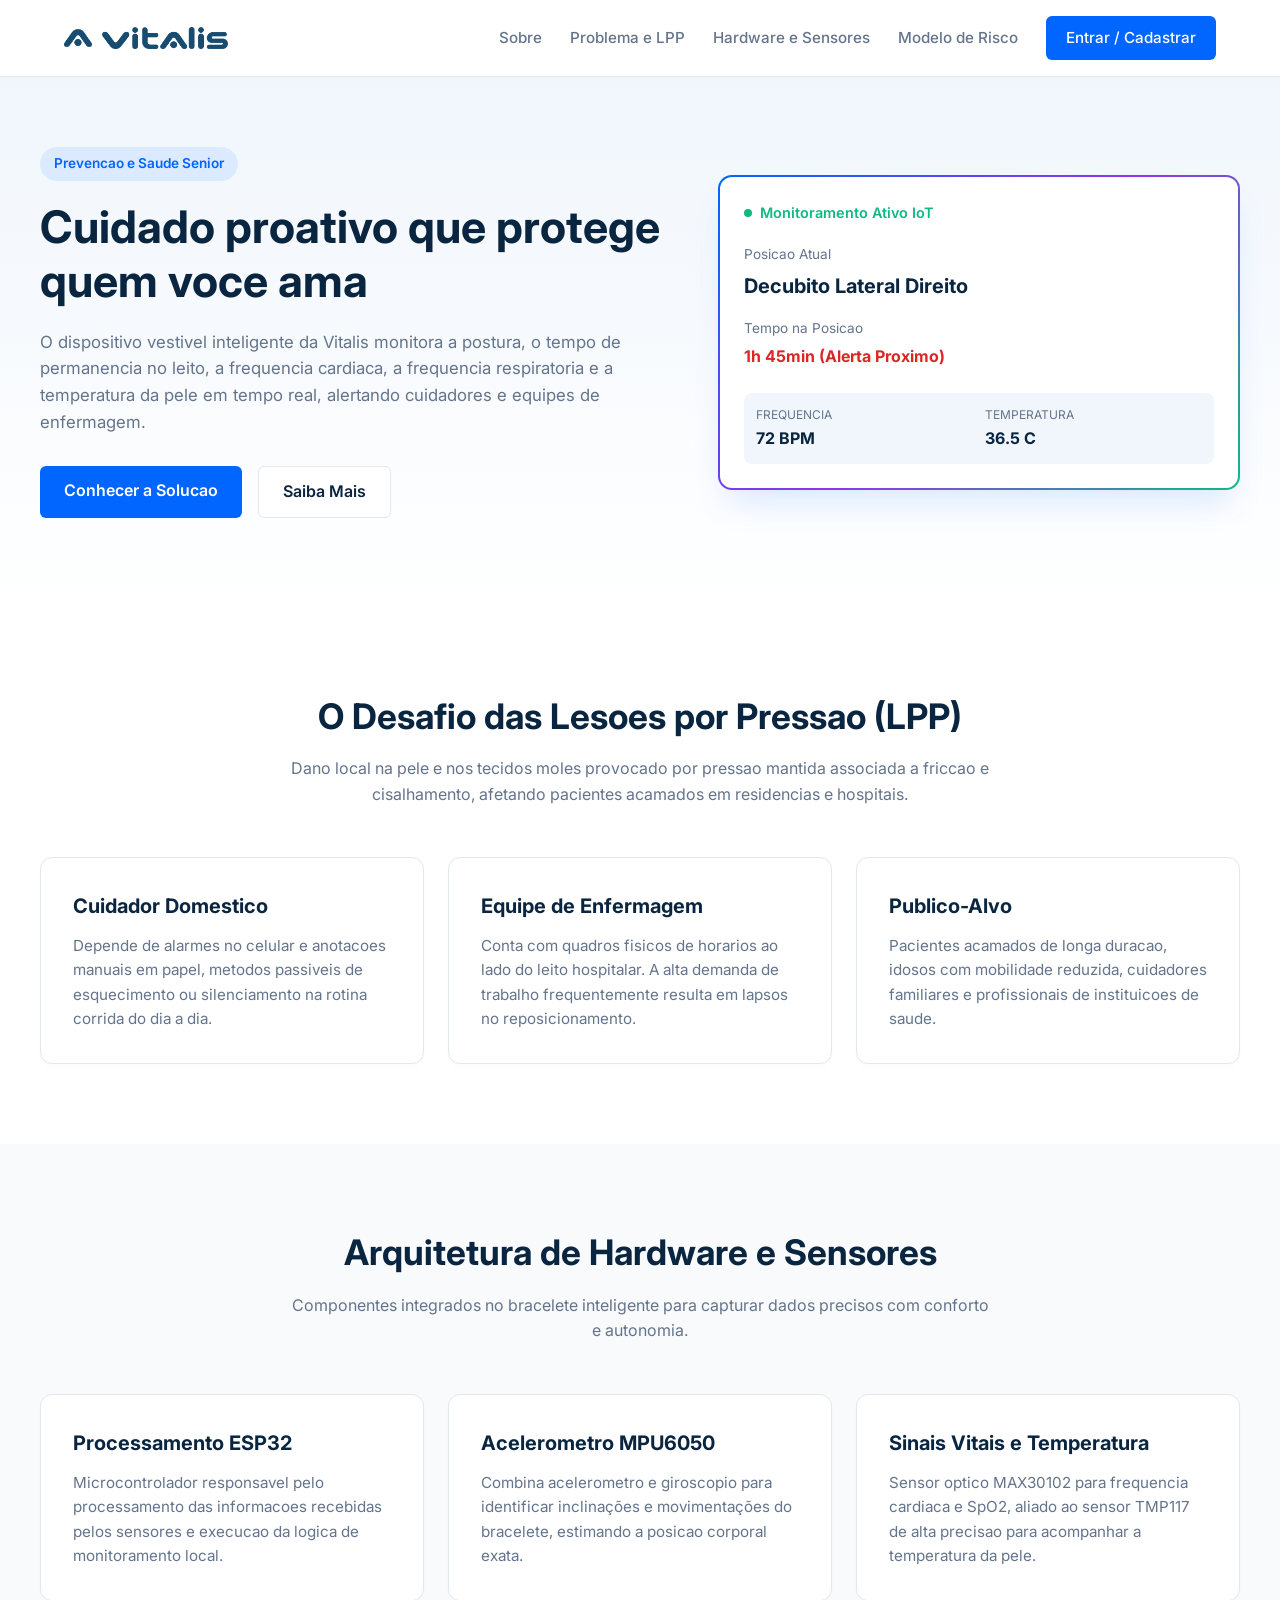
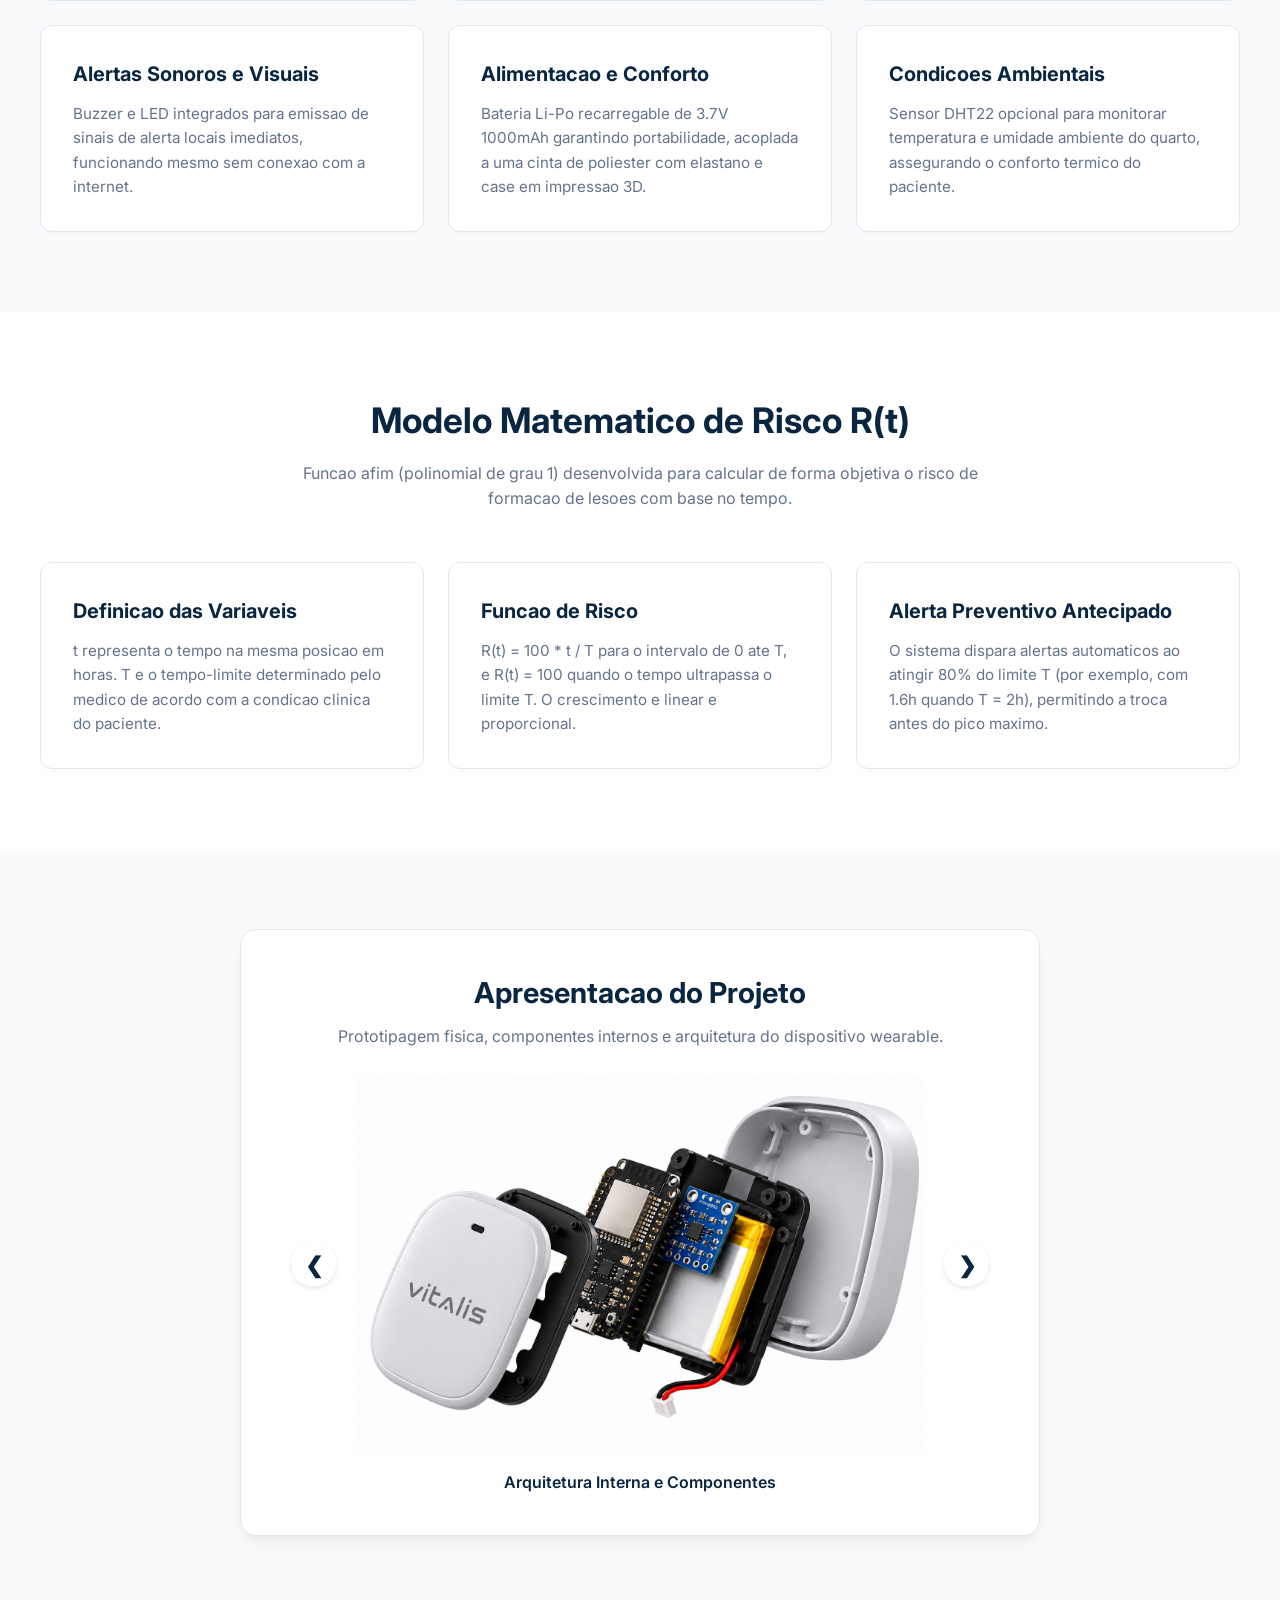
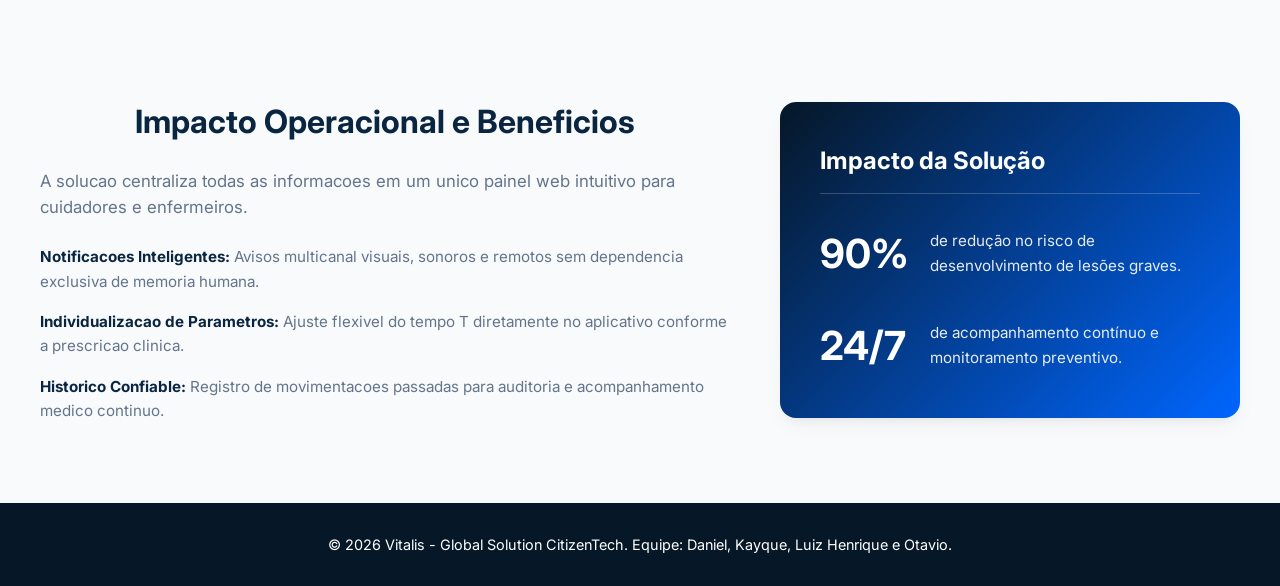
==== commit 9617ab51: "fix: atualiza imagem do carrossel no index" ====
--- a/index.html
+++ b/index.html
@@ -166,7 +166,7 @@
                     </div>
                     
                     <div class="slide fade">
-                        <img src="img/projeto-desconstruido.jpeg" alt="Visao explosida dos componentes internos do dispositivo">
+                        <img src="img/projeto-desconstruido.png" alt="Visao explosida dos componentes internos do dispositivo">
                         <div class="slide-caption">Arquitetura Interna e Componentes</div>
                     </div>
 
